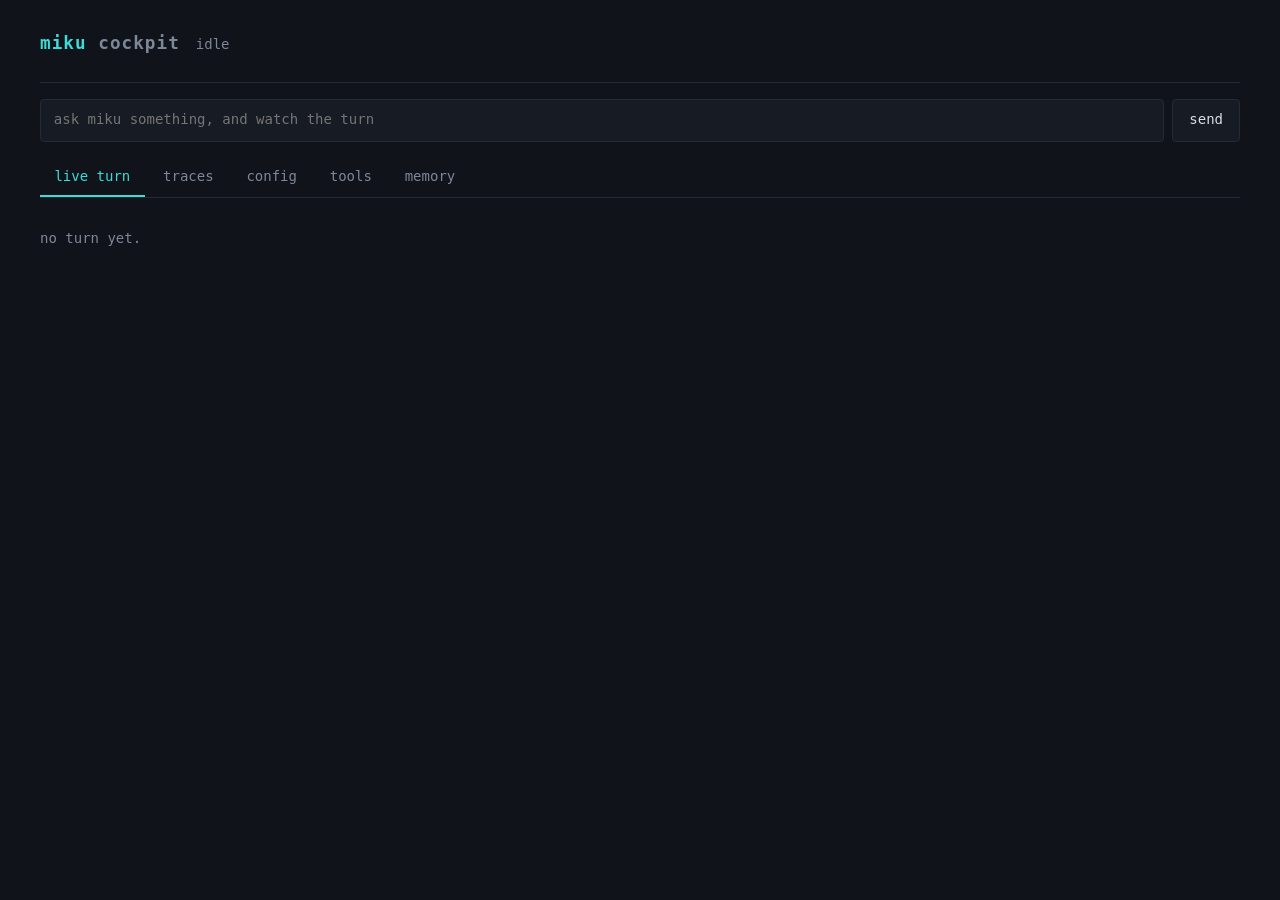
==== miku/gateway/static/index.html @ c9c66601 "feat: implement Phase 3b - the cockpit, and cash the gateway claim A second gateway (FastAPI + uvico" ====
<!doctype html>
<html lang="en">
  <head>
    <meta charset="utf-8" />
    <meta name="viewport" content="width=device-width, initial-scale=1" />
    <title>miku cockpit</title>
    <link rel="stylesheet" href="./style.css" />
  </head>
  <body>
    <header>
      <h1>miku <span class="dim">cockpit</span></h1>
      <p class="dim" id="status">idle</p>
    </header>

    <form id="composer" autocomplete="off">
      <input
        id="message"
        type="text"
        placeholder="ask miku something, and watch the turn"
        aria-label="message"
      />
      <button type="submit">send</button>
    </form>

    <nav class="tabs" role="tablist">
      <button class="tab" data-pane="live" role="tab" aria-selected="true">live turn</button>
      <button class="tab" data-pane="traces" role="tab" aria-selected="false">traces</button>
      <button class="tab" data-pane="config" role="tab" aria-selected="false">config</button>
      <button class="tab" data-pane="tools" role="tab" aria-selected="false">tools</button>
      <button class="tab" data-pane="memory" role="tab" aria-selected="false">memory</button>
    </nav>

    <main>
      <section id="pane-live" class="pane" data-pane="live">
        <div id="reply" class="reply" hidden></div>
        <div id="live-tree" class="tree"><p class="dim">no turn yet.</p></div>
      </section>

      <section id="pane-traces" class="pane" data-pane="traces" hidden>
        <div class="split">
          <ul id="turn-list" class="turns"></ul>
          <div id="trace-tree" class="tree"><p class="dim">pick a turn.</p></div>
        </div>
      </section>

      <section id="pane-config" class="pane" data-pane="config" hidden></section>
      <section id="pane-tools" class="pane" data-pane="tools" hidden></section>
      <section id="pane-memory" class="pane" data-pane="memory" hidden></section>
    </main>

    <script type="module" src="./app.js"></script>
  </body>
</html>
---- miku/gateway/static/style.css ----
/* One stylesheet, no build step, no framework.
   An instrument, not a product: dense, legible, monospace where it carries
   meaning. */

:root {
  --bg: #10131a;
  --panel: #161b24;
  --line: #232b38;
  --ink: #d7dee9;
  --dim: #7c8798;
  --accent: #3ddad7;
  --warn: #ffb454;
  --bad: #ff6b6b;
  --branch: #b48ead;
  --mono: ui-monospace, "Cascadia Mono", "SF Mono", Menlo, Consolas, monospace;
}

* {
  box-sizing: border-box;
}

body {
  margin: 0;
  padding: 1.25rem clamp(1rem, 4vw, 2.5rem) 3rem;
  background: var(--bg);
  color: var(--ink);
  font: 14px/1.55 var(--mono);
}

header {
  display: flex;
  align-items: baseline;
  gap: 1rem;
  border-bottom: 1px solid var(--line);
  padding-bottom: 0.75rem;
}

h1 {
  font-size: 1.1rem;
  margin: 0;
  letter-spacing: 0.06em;
  color: var(--accent);
}

.dim {
  color: var(--dim);
}

#composer {
  display: flex;
  gap: 0.5rem;
  margin: 1rem 0;
}

#message {
  flex: 1;
  padding: 0.6rem 0.8rem;
  background: var(--panel);
  border: 1px solid var(--line);
  border-radius: 4px;
  color: var(--ink);
  font: inherit;
}

#message:focus {
  outline: 1px solid var(--accent);
}

button {
  padding: 0.6rem 1rem;
  background: var(--panel);
  color: var(--ink);
  border: 1px solid var(--line);
  border-radius: 4px;
  font: inherit;
  cursor: pointer;
}

button:hover {
  border-color: var(--accent);
}

button[disabled] {
  opacity: 0.5;
  cursor: default;
}

.tabs {
  display: flex;
  gap: 0.25rem;
  border-bottom: 1px solid var(--line);
}

.tab {
  border: none;
  border-bottom: 2px solid transparent;
  border-radius: 0;
  background: none;
  color: var(--dim);
  padding: 0.5rem 0.9rem;
}

.tab[aria-selected="true"] {
  color: var(--accent);
  border-bottom-color: var(--accent);
}

.pane {
  padding-top: 1rem;
}

.reply {
  background: var(--panel);
  border-left: 2px solid var(--accent);
  padding: 0.75rem 1rem;
  margin-bottom: 1rem;
  white-space: pre-wrap;
}

/* --- the causal tree ----------------------------------------------------- */

.tree ul {
  list-style: none;
  margin: 0;
  padding-left: 1.1rem;
  border-left: 1px solid var(--line);
}

.tree > ul {
  border-left: none;
  padding-left: 0;
}

.node {
  padding: 0.15rem 0;
}

.kind {
  color: var(--accent);
}

.kind.tool_call {
  color: var(--warn);
}

.kind.error,
.node .failed {
  color: var(--bad);
}

.branch {
  color: var(--branch);
}

.detail {
  color: var(--dim);
}

.split {
  display: grid;
  grid-template-columns: minmax(9rem, 14rem) 1fr;
  gap: 1.25rem;
}

.turns {
  list-style: none;
  margin: 0;
  padding: 0;
  max-height: 60vh;
  overflow: auto;
}

.turns li button {
  width: 100%;
  text-align: left;
  border: none;
  background: none;
  color: var(--dim);
  padding: 0.3rem 0.4rem;
}

.turns li button[aria-current="true"],
.turns li button:hover {
  color: var(--accent);
  background: var(--panel);
}

/* --- read-only tabs ------------------------------------------------------ */

table {
  border-collapse: collapse;
  width: 100%;
}

th,
td {
  text-align: left;
  padding: 0.35rem 0.8rem 0.35rem 0;
  border-bottom: 1px solid var(--line);
  vertical-align: top;
}

th {
  color: var(--dim);
  font-weight: normal;
}

td.wrap {
  white-space: pre-wrap;
  font-family: system-ui, sans-serif;
  color: var(--dim);
}

h2 {
  font-size: 0.85rem;
  letter-spacing: 0.08em;
  text-transform: uppercase;
  color: var(--dim);
  margin: 1.5rem 0 0.5rem;
}

h2:first-child {
  margin-top: 0;
}

@media (max-width: 40rem) {
  .split {
    grid-template-columns: 1fr;
  }
}
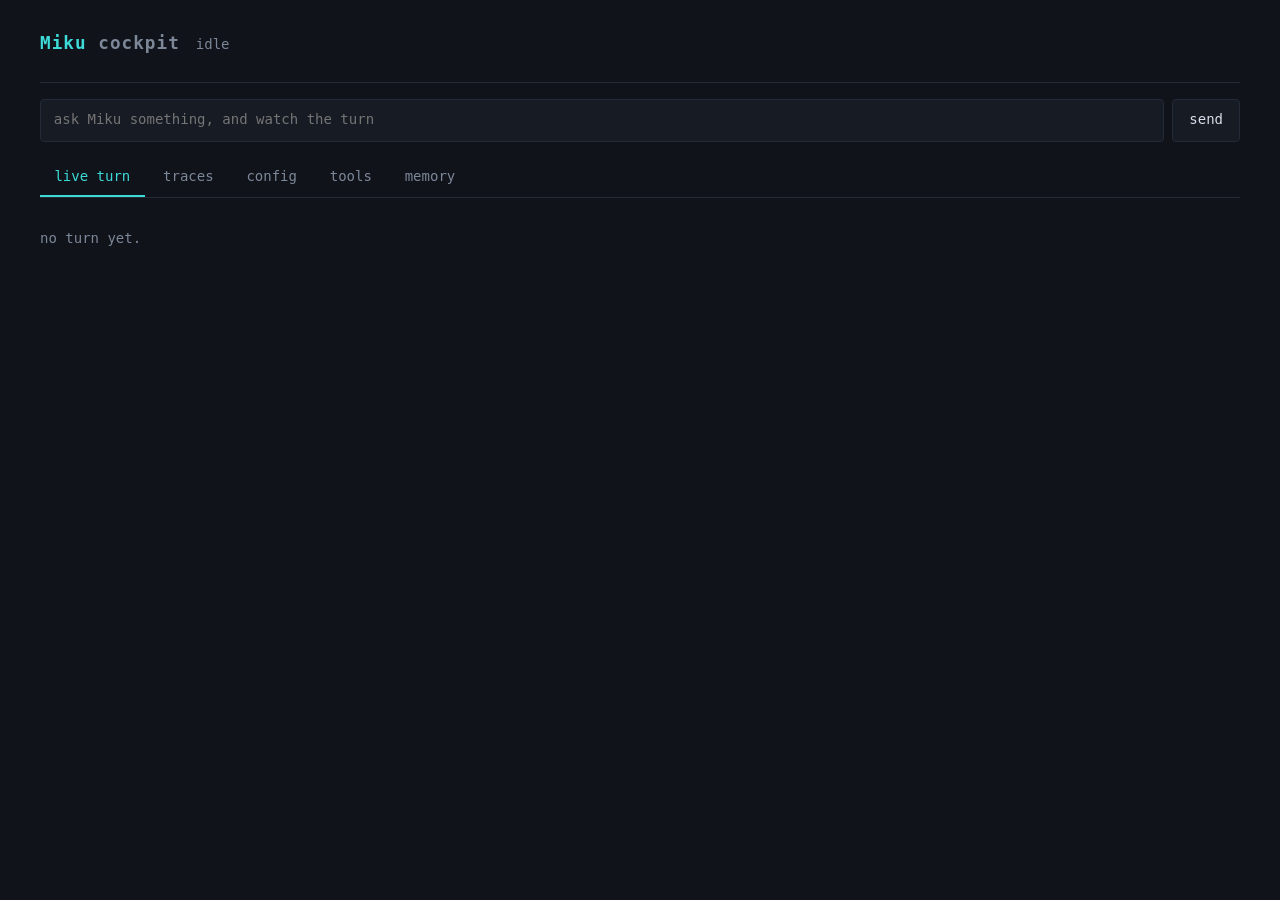
==== commit cc8a6a7d: "fix: capitalise Miku in the cockpit, and stop a test asserting on wording The persona has a name and" ====
--- a/miku/gateway/static/index.html
+++ b/miku/gateway/static/index.html
@@ -3,12 +3,12 @@
   <head>
     <meta charset="utf-8" />
     <meta name="viewport" content="width=device-width, initial-scale=1" />
-    <title>miku cockpit</title>
+    <title>Miku Cockpit</title>
     <link rel="stylesheet" href="./style.css" />
   </head>
   <body>
     <header>
-      <h1>miku <span class="dim">cockpit</span></h1>
+      <h1>Miku <span class="dim">cockpit</span></h1>
       <p class="dim" id="status">idle</p>
     </header>
 
@@ -16,7 +16,7 @@
       <input
         id="message"
         type="text"
-        placeholder="ask miku something, and watch the turn"
+        placeholder="ask Miku something, and watch the turn"
         aria-label="message"
       />
       <button type="submit">send</button>
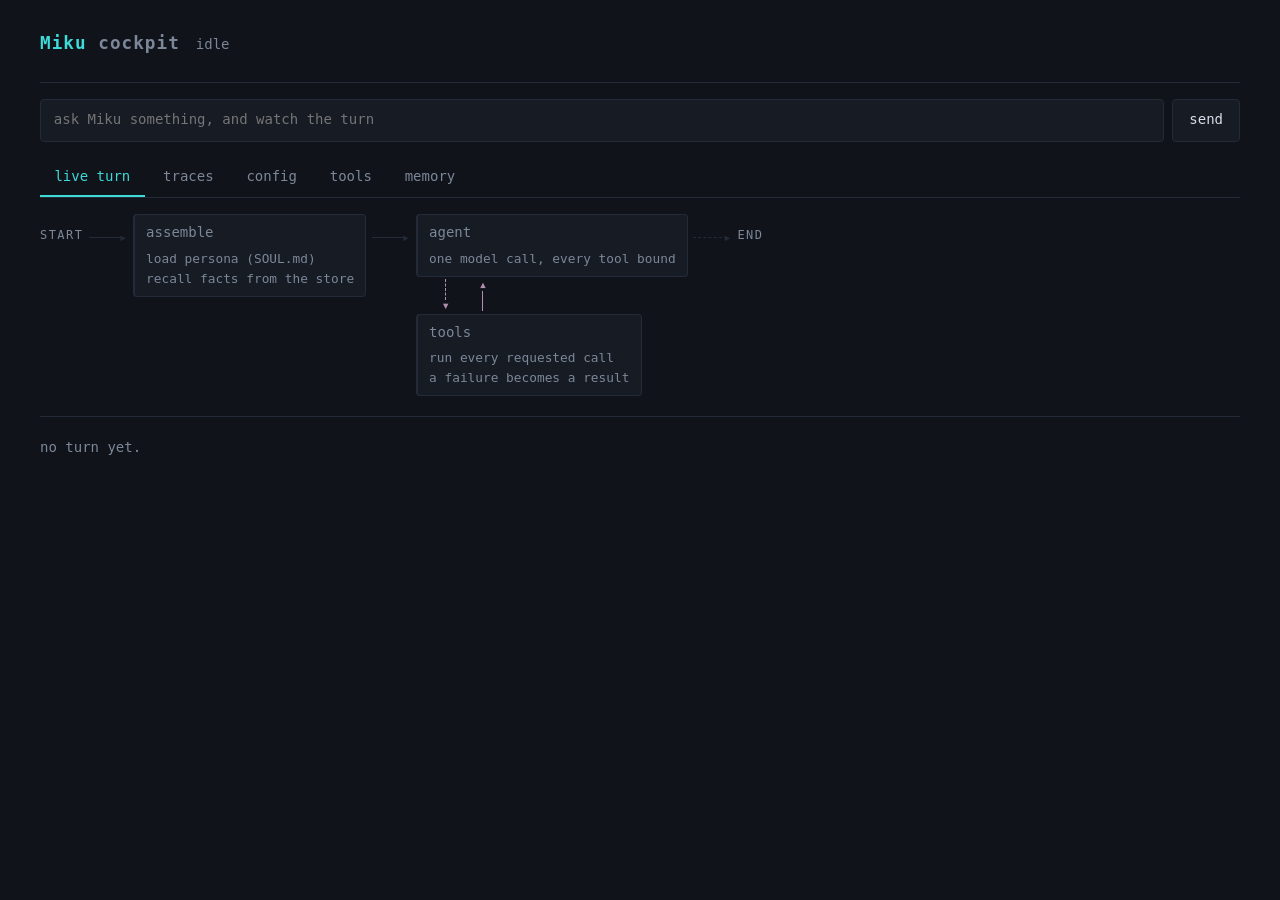
==== commit f68bdaf0: "feat: implement Phase 3c - the agent diagram, and when each step happened Two additions to the cockp" ====
--- a/miku/gateway/static/index.html
+++ b/miku/gateway/static/index.html
@@ -32,11 +32,13 @@
 
     <main>
       <section id="pane-live" class="pane" data-pane="live">
+        <div id="diagram" class="diagram"></div>
         <div id="reply" class="reply" hidden></div>
         <div id="live-tree" class="tree"><p class="dim">no turn yet.</p></div>
       </section>
 
       <section id="pane-traces" class="pane" data-pane="traces" hidden>
+        <div id="trace-diagram" class="diagram"></div>
         <div class="split">
           <ul id="turn-list" class="turns"></ul>
           <div id="trace-tree" class="tree"><p class="dim">pick a turn.</p></div>
--- a/miku/gateway/static/style.css
+++ b/miku/gateway/static/style.css
@@ -117,6 +117,206 @@
   white-space: pre-wrap;
 }
 
+/* --- the diagram --------------------------------------------------------- */
+
+/* The spine runs left to right; the excursion hangs below the box it returns
+   to. No edge carries a word: dashed means the router decides, solid means the
+   edge has no condition, and the condition itself lives in a title. Arrows are
+   drawn here rather than emitted as text, which keeps app.js ASCII and keeps
+   the glyphs in one place. */
+
+.diagram {
+  margin-bottom: 1.25rem;
+  padding-bottom: 1.25rem;
+  border-bottom: 1px solid var(--line);
+  overflow-x: auto;
+}
+
+.flow {
+  display: flex;
+  align-items: flex-start;
+  gap: 0.35rem;
+}
+
+/* One column of the spine: the box, plus anything that loops back to it. */
+.rail {
+  display: flex;
+  flex-direction: column;
+  align-items: flex-start;
+}
+
+.terminal {
+  margin-top: 0.75rem;
+  color: var(--dim);
+  letter-spacing: 0.12em;
+  font-size: 0.75rem;
+}
+
+/* A step along the spine: a rule, then a head. */
+.link {
+  display: flex;
+  align-items: center;
+  width: 2.4rem;
+  margin-top: 1rem;
+  cursor: help;
+}
+
+.link::before {
+  content: "";
+  flex: 1;
+  border-top: 1px solid var(--line);
+}
+
+.link.maybe::before {
+  border-top-style: dashed;
+}
+
+.link::after {
+  content: "▸";
+  margin-left: -0.2rem;
+  color: var(--line);
+  line-height: 1;
+}
+
+.box {
+  min-width: 14rem;
+  max-width: 17rem;
+  padding: 0.45rem 0.7rem;
+  background: var(--panel);
+  border: 1px solid var(--line);
+  border-left: 2px solid var(--line);
+  border-radius: 4px;
+}
+
+/* Lit means "a record named this node". Unlit is the resting state, not an
+   error state, so it stays legible rather than disappearing. */
+.box.lit {
+  border-left-color: var(--accent);
+  color: var(--ink);
+}
+
+.box.lit .box-title {
+  color: var(--accent);
+}
+
+/* How far the turn has got. The only animated thing on the page, so it reads as
+   "here" without a label claiming what is running -- which the records cannot
+   actually say. */
+.box.frontier {
+  animation: frontier 1.5s ease-in-out infinite;
+}
+
+@keyframes frontier {
+  50% {
+    box-shadow: 0 0 0 1px var(--accent);
+  }
+}
+
+@media (prefers-reduced-motion: reduce) {
+  .box.frontier {
+    animation: none;
+    box-shadow: 0 0 0 1px var(--accent);
+  }
+}
+
+.box-title {
+  color: var(--dim);
+}
+
+/* Two numbers can sit here: what the box did, and what happened inside it
+   without being drawn. Kept on one line so a box never grows a second row. */
+.badges {
+  float: right;
+  display: flex;
+  gap: 0.6rem;
+  font-size: 0.78rem;
+}
+
+.count {
+  color: var(--accent);
+}
+
+.within {
+  color: var(--branch);
+}
+
+/* The steps the compiled graph cannot report -- work inside a node. Rendered
+   smaller than the box's own name, because they are not nodes. */
+.inside {
+  list-style: none;
+  margin: 0.3rem 0 0;
+  padding: 0;
+  font-size: 0.8rem;
+  color: var(--dim);
+}
+
+/* Two connectors, not one. Down is a routing decision, up is not. */
+.loop {
+  display: flex;
+  gap: 1.8rem;
+  padding: 0.15rem 0 0.15rem 1.6rem;
+}
+
+.down,
+.up {
+  display: flex;
+  flex-direction: column;
+  align-items: center;
+  height: 2rem;
+  color: var(--branch);
+  line-height: 0.8;
+  cursor: help;
+}
+
+.down::before,
+.up::after {
+  content: "";
+  flex: 1;
+  border-left: 1px solid var(--branch);
+}
+
+.down.maybe::before,
+.up.maybe::after {
+  border-left-style: dashed;
+}
+
+.down::after {
+  content: "▾";
+}
+
+.up::before {
+  content: "▴";
+}
+
+/* Narrow windows get the stack back. Same markup, one rule. */
+@media (max-width: 48rem) {
+  .flow {
+    flex-direction: column;
+    align-items: flex-start;
+  }
+
+  .link {
+    width: auto;
+    height: 1.6rem;
+    margin: 0 0 0 1.6rem;
+    flex-direction: column;
+  }
+
+  .link::before {
+    border-top: none;
+    border-left: 1px solid var(--line);
+  }
+
+  .link.maybe::before {
+    border-left-style: dashed;
+  }
+
+  .link::after {
+    content: "▾";
+    margin: -0.2rem 0 0;
+  }
+}
+
 /* --- the causal tree ----------------------------------------------------- */
 
 .tree ul {
@@ -133,6 +333,15 @@
 
 .node {
   padding: 0.15rem 0;
+}
+
+/* A column, so the eye can subtract two rows without reading them. Quieter than
+   the record it stamps: the reader wants the gaps, not the numbers. */
+.at {
+  display: inline-block;
+  min-width: 4.75rem;
+  color: var(--dim);
+  opacity: 0.75;
 }
 
 .kind {
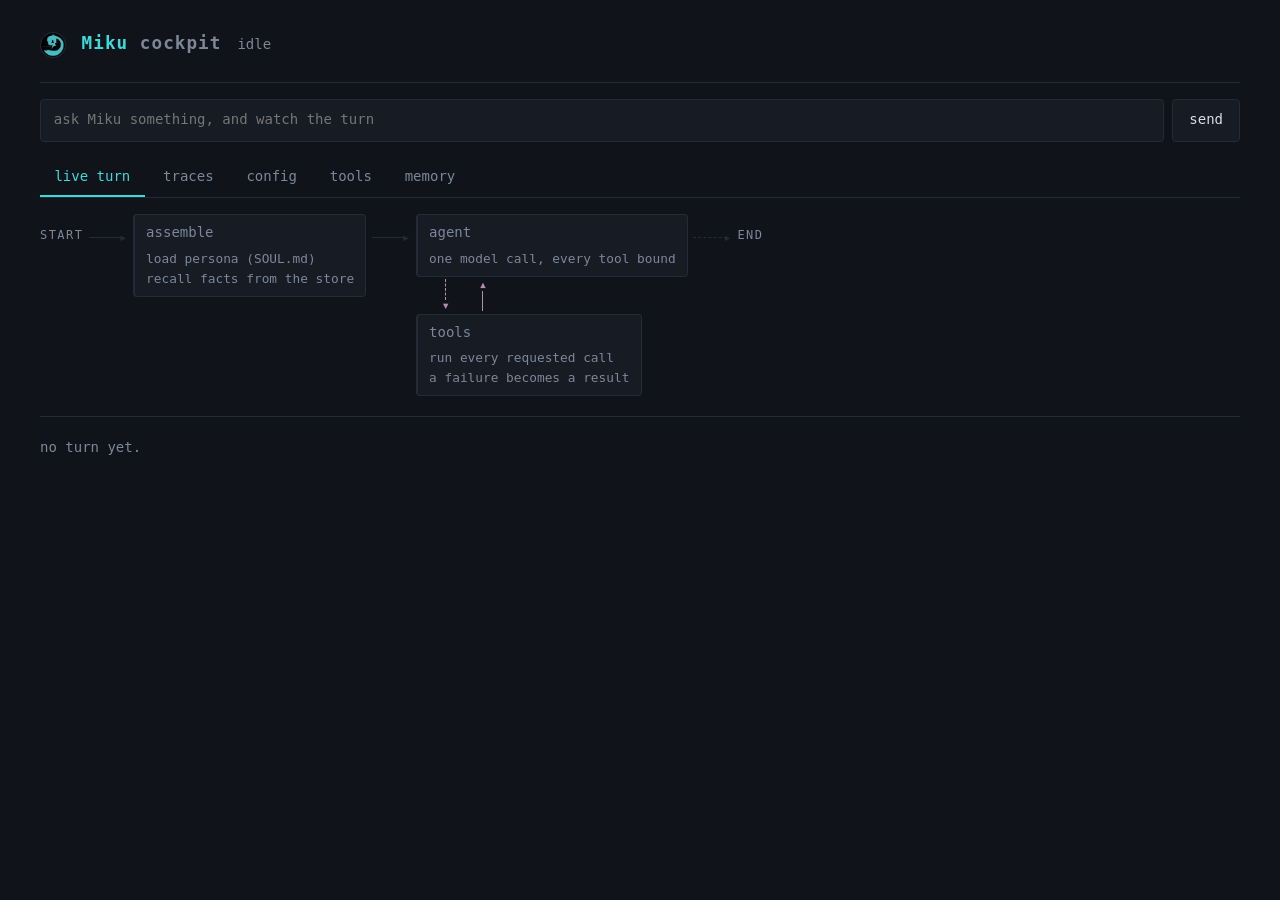
==== commit d5b80b6a: "feat: add Miku logo to the cockpit header" ====
--- a/miku/gateway/static/index.html
+++ b/miku/gateway/static/index.html
@@ -8,6 +8,7 @@
   </head>
   <body>
     <header>
+      <img class="logo" src="./miku-logo.svg" alt="" width="32" height="32" />
       <h1>Miku <span class="dim">cockpit</span></h1>
       <p class="dim" id="status">idle</p>
     </header>
--- a/miku/gateway/static/style.css
+++ b/miku/gateway/static/style.css
@@ -35,6 +35,14 @@
   padding-bottom: 0.75rem;
 }
 
+.logo {
+  align-self: center;
+  width: 1.6rem;
+  height: 1.6rem;
+  border-radius: 50%;
+  border: 1px solid var(--line);
+}
+
 h1 {
   font-size: 1.1rem;
   margin: 0;
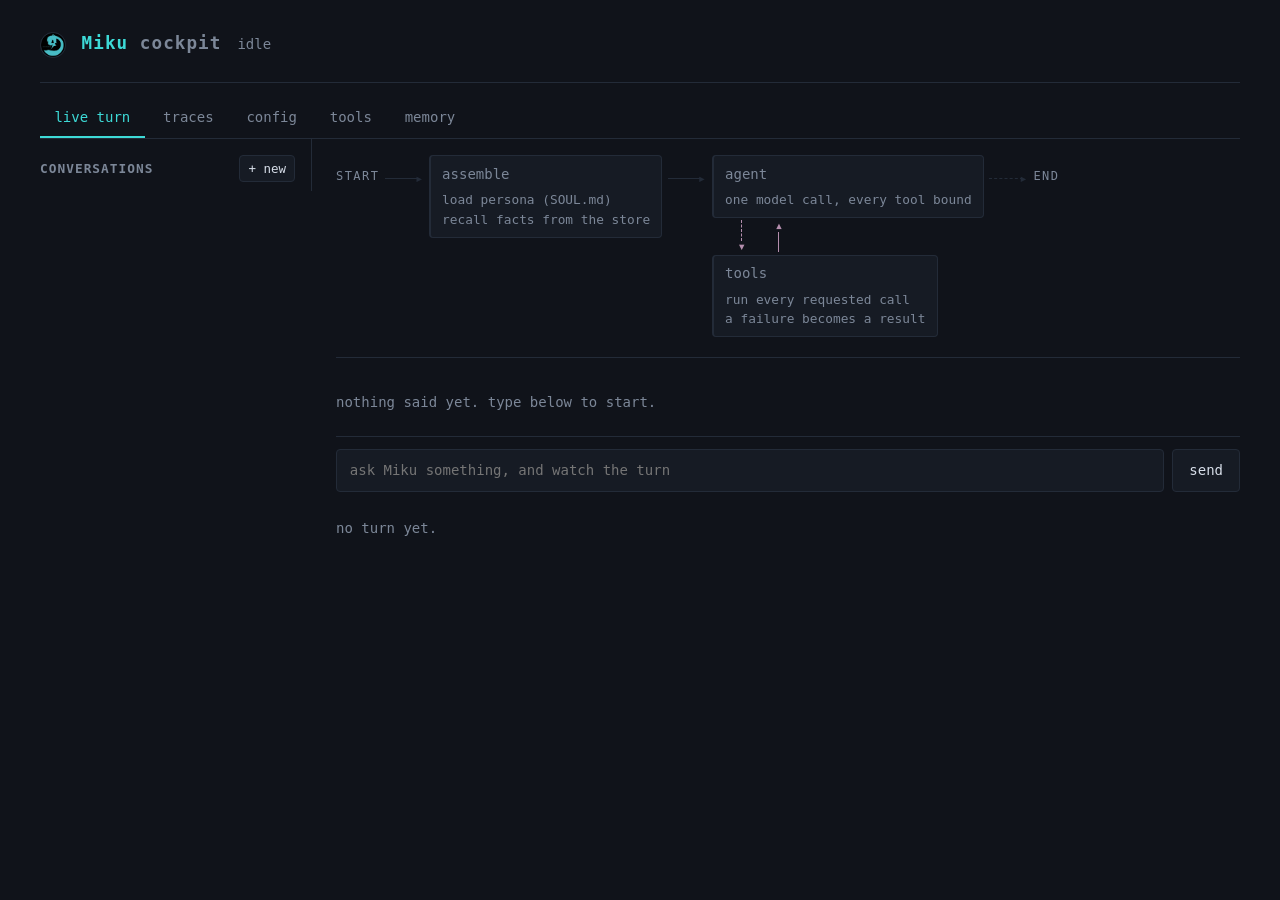
==== commit 2249910b: "feat: implement Phase 3d - the conversation screen The cockpit watched one turn and forgot it. The h" ====
--- a/miku/gateway/static/index.html
+++ b/miku/gateway/static/index.html
@@ -13,16 +13,6 @@
       <p class="dim" id="status">idle</p>
     </header>
 
-    <form id="composer" autocomplete="off">
-      <input
-        id="message"
-        type="text"
-        placeholder="ask Miku something, and watch the turn"
-        aria-label="message"
-      />
-      <button type="submit">send</button>
-    </form>
-
     <nav class="tabs" role="tablist">
       <button class="tab" data-pane="live" role="tab" aria-selected="true">live turn</button>
       <button class="tab" data-pane="traces" role="tab" aria-selected="false">traces</button>
@@ -31,25 +21,50 @@
       <button class="tab" data-pane="memory" role="tab" aria-selected="false">memory</button>
     </nav>
 
-    <main>
-      <section id="pane-live" class="pane" data-pane="live">
-        <div id="diagram" class="diagram"></div>
-        <div id="reply" class="reply" hidden></div>
-        <div id="live-tree" class="tree"><p class="dim">no turn yet.</p></div>
-      </section>
+    <div class="workspace">
+      <aside class="sidebar">
+        <div class="sidebar-head">
+          <h2>conversations</h2>
+          <button type="button" id="new-thread">+ new</button>
+        </div>
+        <ul id="thread-list" class="threads"></ul>
+      </aside>
 
-      <section id="pane-traces" class="pane" data-pane="traces" hidden>
-        <div id="trace-diagram" class="diagram"></div>
-        <div class="split">
-          <ul id="turn-list" class="turns"></ul>
-          <div id="trace-tree" class="tree"><p class="dim">pick a turn.</p></div>
-        </div>
-      </section>
+      <main>
+        <section id="pane-live" class="pane" data-pane="live">
+          <div id="diagram" class="diagram"></div>
+          <div id="transcript" class="transcript"></div>
 
-      <section id="pane-config" class="pane" data-pane="config" hidden></section>
-      <section id="pane-tools" class="pane" data-pane="tools" hidden></section>
-      <section id="pane-memory" class="pane" data-pane="memory" hidden></section>
-    </main>
+          <!-- The composer belongs to the conversation, so it lives inside the
+               pane that shows one. Sending already switches to this pane, which
+               is what makes that honest rather than a loss: there was never a
+               turn you could start while looking at something else. -->
+          <form id="composer" autocomplete="off">
+            <input
+              id="message"
+              type="text"
+              placeholder="ask Miku something, and watch the turn"
+              aria-label="message"
+            />
+            <button type="submit">send</button>
+          </form>
+
+          <div id="live-tree" class="tree"><p class="dim">no turn yet.</p></div>
+        </section>
+
+        <section id="pane-traces" class="pane" data-pane="traces" hidden>
+          <div id="trace-diagram" class="diagram"></div>
+          <div class="split">
+            <ul id="turn-list" class="turns"></ul>
+            <div id="trace-tree" class="tree"><p class="dim">pick a turn.</p></div>
+          </div>
+        </section>
+
+        <section id="pane-config" class="pane" data-pane="config" hidden></section>
+        <section id="pane-tools" class="pane" data-pane="tools" hidden></section>
+        <section id="pane-memory" class="pane" data-pane="memory" hidden></section>
+      </main>
+    </div>
 
     <script type="module" src="./app.js"></script>
   </body>
--- a/miku/gateway/static/style.css
+++ b/miku/gateway/static/style.css
@@ -54,10 +54,21 @@
   color: var(--dim);
 }
 
+/* Sticky to the foot of the view rather than to the foot of the document. A
+   transcript grows and a fan-out turn writes about fourteen trace rows beneath
+   it, so a composer that simply sat last would be a composer you scroll to
+   reach. It keeps the page's own background so the tree passes behind it
+   rather than through it. */
 #composer {
+  position: sticky;
+  bottom: 0;
+  z-index: 1;
   display: flex;
   gap: 0.5rem;
-  margin: 1rem 0;
+  padding: 0.75rem 0;
+  margin-bottom: 0.5rem;
+  background: var(--bg);
+  border-top: 1px solid var(--line);
 }
 
 #message {
@@ -96,6 +107,8 @@
 .tabs {
   display: flex;
   gap: 0.25rem;
+  /* The composer used to sit here and carried this gap with it. */
+  margin-top: 1rem;
   border-bottom: 1px solid var(--line);
 }
 
@@ -123,6 +136,197 @@
   padding: 0.75rem 1rem;
   margin-bottom: 1rem;
   white-space: pre-wrap;
+}
+
+/* --- conversations -------------------------------------------------------- */
+
+/* A sidebar rather than a sixth tab. The tab strip is already five wide, and a
+   conversation list is not one view among five -- it is what the other five are
+   about. */
+.workspace {
+  display: grid;
+  grid-template-columns: 17rem minmax(0, 1fr);
+  gap: 1.5rem;
+  align-items: start;
+}
+
+.sidebar {
+  border-right: 1px solid var(--line);
+  padding-right: 1rem;
+  padding-top: 1rem;
+}
+
+.sidebar-head {
+  display: flex;
+  align-items: baseline;
+  justify-content: space-between;
+  gap: 0.5rem;
+}
+
+.sidebar-head h2 {
+  font-size: 0.8rem;
+  font-weight: 600;
+  letter-spacing: 0.08em;
+  text-transform: uppercase;
+  color: var(--dim);
+  margin: 0 0 0.75rem;
+}
+
+#new-thread {
+  font-size: 0.78rem;
+  padding: 0.15rem 0.5rem;
+}
+
+/* The list scrolls itself rather than stretching the page. Fifteen
+   conversations exist today and the number only goes up, so the sidebar's
+   height has to be a property of the window and not of the database. */
+.threads {
+  list-style: none;
+  margin: 0;
+  padding: 0;
+  max-height: 80vh;
+  overflow-y: auto;
+  /* Room for the scrollbar so the remove button never sits underneath it. */
+  padding-right: 0.25rem;
+}
+
+.thread {
+  display: flex;
+  align-items: stretch;
+  gap: 0.25rem;
+  margin-bottom: 0.2rem;
+}
+
+.thread .open {
+  flex: 1;
+  min-width: 0;
+  display: flex;
+  flex-direction: column;
+  gap: 0.1rem;
+  text-align: left;
+  padding: 0.4rem 0.5rem;
+  background: none;
+  border: 1px solid transparent;
+  border-left: 2px solid transparent;
+}
+
+.thread .open:hover {
+  border-color: var(--line);
+  border-left-color: var(--line);
+}
+
+.thread[aria-current="true"] .open {
+  background: var(--panel);
+  border-left-color: var(--accent);
+}
+
+.thread[aria-current="true"] .thread-title {
+  color: var(--accent);
+}
+
+.thread-title {
+  overflow: hidden;
+  text-overflow: ellipsis;
+  white-space: nowrap;
+}
+
+/* The identifier is what `miku --thread` takes, and the count is what resuming
+   costs: every stored message is re-sent on every turn. Both are quiet, and
+   both are there on purpose. */
+.thread-meta {
+  font-size: 0.74rem;
+  color: var(--dim);
+}
+
+.thread .remove {
+  align-self: stretch;
+  padding: 0 0.5rem;
+  color: var(--dim);
+  background: none;
+  border: 1px solid transparent;
+}
+
+.thread .remove:hover {
+  color: var(--bad);
+  border-color: var(--bad);
+}
+
+/* --- the transcript ------------------------------------------------------- */
+
+/* Capped, and scrolling inside itself.
+   Without this the conversation set the height of everything: a long thread
+   pushed the composer, the event tree and the whole page down with it, so the
+   more you had said the further you had to travel to say the next thing. The
+   diagram stays put, the composer stays put, and the part that grows is the
+   only part that moves. */
+.transcript {
+  max-height: 46vh;
+  overflow-y: auto;
+  margin-bottom: 0.5rem;
+  padding-right: 0.25rem;
+}
+
+.transcript-lines {
+  list-style: none;
+  margin: 0;
+  padding: 0;
+}
+
+/* Text as text. Markdown would need a library, which would need a build step or
+   a CDN, and two existing cases forbid both. Newlines are the ninety percent
+   case. */
+.said {
+  white-space: pre-wrap;
+  padding: 0.55rem 0.9rem;
+  margin-bottom: 0.4rem;
+  background: var(--panel);
+  border-left: 2px solid var(--line);
+}
+
+.said .who {
+  display: block;
+  font-size: 0.72rem;
+  letter-spacing: 0.08em;
+  text-transform: uppercase;
+  color: var(--dim);
+  margin-bottom: 0.2rem;
+}
+
+.said.assistant {
+  border-left-color: var(--accent);
+}
+
+.said.assistant .who {
+  color: var(--accent);
+}
+
+/* Tool activity is a quiet line between bubbles, never folded away. The
+   sentence a tool returned is the evidence that "I've added those to your
+   preferences" is more than plausible; hiding it would leave a transcript that
+   says Miku replied and not that she did anything. */
+.said.tool {
+  background: none;
+  border-left: 1px dashed var(--line);
+  color: var(--dim);
+  font-size: 0.85rem;
+  padding: 0.15rem 0.9rem;
+  margin-bottom: 0.4rem;
+}
+
+.said.tool .who {
+  display: inline;
+  margin-right: 0.6rem;
+  color: var(--branch);
+}
+
+.to-trace {
+  color: var(--dim);
+  font-size: 0.78rem;
+  margin-left: 0.5rem;
+}
+
+.to-trace:hover {
+  color: var(--accent);
 }
 
 /* --- the diagram --------------------------------------------------------- */
@@ -298,6 +502,30 @@
 
 /* Narrow windows get the stack back. Same markup, one rule. */
 @media (max-width: 48rem) {
+  /* The sidebar goes above the panes rather than beside them, at the width the
+     diagram already reflows at. One breakpoint, not two. */
+  .workspace {
+    grid-template-columns: minmax(0, 1fr);
+  }
+
+  .sidebar {
+    border-right: none;
+    border-bottom: 1px solid var(--line);
+    padding-right: 0;
+    padding-bottom: 1rem;
+  }
+
+  /* Stacked above the panes here rather than beside them, so half the viewport
+     would be half the screen. Both regions give most of it back to the
+     conversation. */
+  .threads {
+    max-height: 12rem;
+  }
+
+  .transcript {
+    max-height: 55vh;
+  }
+
   .flow {
     flex-direction: column;
     align-items: flex-start;
